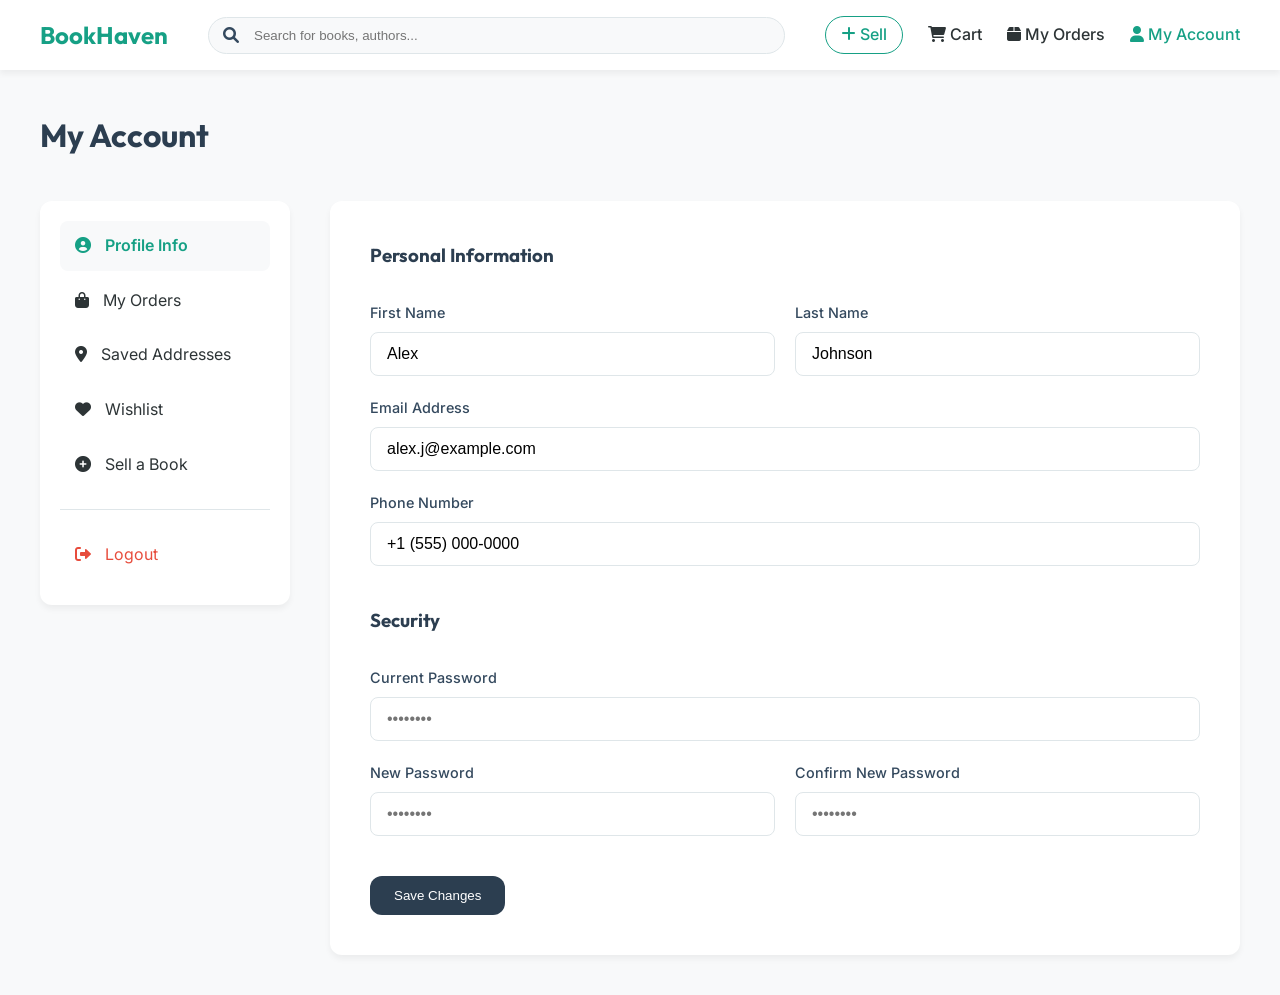
==== UI/account.html @ 116bdb6e "4 more pages added" ====
<!DOCTYPE html>
<html lang="en">

<head>
    <meta charset="UTF-8">
    <meta name="viewport" content="width=device-width, initial-scale=1.0">
    <title>My Account - Book Haven</title>
    <link rel="stylesheet" href="theme.css">
    <link rel="stylesheet" href="https://cdnjs.cloudflare.com/ajax/libs/font-awesome/6.0.0/css/all.min.css">
</head>

<body>
    <nav>
        <div class="logo"><a href="index.html">BookHaven</a></div>

        <div class="search-container">
            <i class="fas fa-search"></i>
            <input type="text" placeholder="Search for books, authors...">
        </div>

        <div class="nav-actions">
            <a href="sell.html"
                style="color: var(--accent-color); border: 1px solid var(--accent-color); padding: 5px 15px; border-radius: 20px;"><i
                    class="fas fa-plus"></i> Sell</a>
            <a href="cart.html"><i class="fas fa-shopping-cart"></i> Cart</a>
            <a href="orders.html"><i class="fas fa-box"></i> My Orders</a>
            <a href="account.html" style="color: var(--accent-color);"><i class="fas fa-user"></i> My Account</a>
        </div>
    </nav>

    <main class="container main-content">
        <h1>My Account</h1>

        <div class="account-layout">
            <aside class="account-sidebar">
                <a href="#" class="sidebar-link active"><i class="fas fa-user-circle" style="margin-right: 10px;"></i>
                    Profile Info</a>
                <a href="orders.html" class="sidebar-link"><i class="fas fa-shopping-bag"
                        style="margin-right: 10px;"></i> My Orders</a>
                <a href="#" class="sidebar-link"><i class="fas fa-map-marker-alt" style="margin-right: 10px;"></i> Saved
                    Addresses</a>
                <a href="#" class="sidebar-link"><i class="fas fa-heart" style="margin-right: 10px;"></i> Wishlist</a>
                <a href="sell.html" class="sidebar-link"><i class="fas fa-plus-circle" style="margin-right: 10px;"></i>
                    Sell a Book</a>
                <hr style="margin: 20px 0; border: none; border-top: 1px solid var(--border-color);">
                <a href="signin.html" class="sidebar-link" style="color: #e74c3c;"><i class="fas fa-sign-out-alt"
                        style="margin-right: 10px;"></i> Logout</a>
            </aside>

            <section class="account-content">
                <h3 style="margin-bottom: 30px;">Personal Information</h3>

                <form action="#">
                    <div class="form-row">
                        <div class="input-group">
                            <label for="fname">First Name</label>
                            <input type="text" id="fname" value="Alex">
                        </div>
                        <div class="input-group">
                            <label for="lname">Last Name</label>
                            <input type="text" id="lname" value="Johnson">
                        </div>
                    </div>

                    <div class="input-group">
                        <label for="email">Email Address</label>
                        <input type="email" id="email" value="alex.j@example.com">
                    </div>

                    <div class="input-group">
                        <label for="phone">Phone Number</label>
                        <input type="tel" id="phone" value="+1 (555) 000-0000">
                    </div>

                    <h3 style="margin: 40px 0 30px 0;">Security</h3>

                    <div class="input-group">
                        <label for="current-pass">Current Password</label>
                        <input type="password" id="current-pass" placeholder="••••••••">
                    </div>

                    <div class="form-row">
                        <div class="input-group">
                            <label for="new-pass">New Password</label>
                            <input type="password" id="new-pass" placeholder="••••••••">
                        </div>
                        <div class="input-group">
                            <label for="confirm-new-pass">Confirm New Password</label>
                            <input type="password" id="confirm-new-pass" placeholder="••••••••">
                        </div>
                    </div>

                    <button type="submit" class="btn-primary" style="margin-top: 20px;">Save Changes</button>
                </form>
            </section>
        </div>
    </main>
</body>

</html>
---- UI/theme.css ----
@import url('https://fonts.googleapis.com/css2?family=Inter:wght@300;400;500;600&family=Outfit:wght@400;600;700&display=swap');

:root {
    --bg-color: #f8f9fa;
    --text-color: #2d3436;
    --primary-color: #2c3e50;
    --secondary-color: #34495e;
    --accent-color: #16a085;
    --white: #ffffff;
    --border-color: #dfe6e9;
    --shadow: 0 4px 6px rgba(0, 0, 0, 0.05);
    --transition: all 0.3s cubic-bezier(0.4, 0, 0.2, 1);
    --border-radius: 12px;
}

* {
    margin: 0;
    padding: 0;
    box-sizing: border-box;
}

body {
    font-family: 'Inter', sans-serif;
    background-color: var(--bg-color);
    color: var(--text-color);
    line-height: 1.6;
    overflow-x: hidden;
}

h1,
h2,
h3,
h4 {
    font-family: 'Outfit', sans-serif;
    color: var(--primary-color);
}

a {
    text-decoration: none;
    color: inherit;
    transition: var(--transition);
}

button {
    cursor: pointer;
    border: none;
    outline: none;
    transition: var(--transition);
}

input {
    outline: none;
    transition: var(--transition);
}

.container {
    max-width: 1200px;
    margin: 0 auto;
    padding: 0 20px;
}

/* Common UI Components */
.glass-effect {
    background: rgba(255, 255, 255, 0.8);
    backdrop-filter: blur(10px);
    -webkit-backdrop-filter: blur(10px);
    border: 1px solid rgba(255, 255, 255, 0.3);
}

.btn-primary {
    background-color: var(--primary-color);
    color: var(--white);
    padding: 12px 24px;
    border-radius: var(--border-radius);
    font-weight: 500;
}

.btn-primary:hover {
    background-color: var(--secondary-color);
    transform: translateY(-2px);
    box-shadow: 0 4px 12px rgba(44, 62, 80, 0.2);
}

.auth-card {
    background: var(--white);
    padding: 40px;
    border-radius: var(--border-radius);
    box-shadow: var(--shadow);
    max-width: 400px;
    width: 100%;
    margin: 100px auto;
    text-align: center;
}

.input-group {
    margin-bottom: 20px;
    text-align: left;
}

.input-group label {
    display: block;
    margin-bottom: 8px;
    font-size: 0.9rem;
    font-weight: 500;
    color: var(--secondary-color);
}

.input-group input {
    width: 100%;
    padding: 12px 16px;
    border: 1px solid var(--border-color);
    border-radius: 8px;
    font-size: 1rem;
}

.input-group input:focus {
    border-color: var(--accent-color);
    box-shadow: 0 0 0 3px rgba(22, 160, 133, 0.1);
}

.checkbox-group {
    margin-bottom: 20px;
    display: flex;
    align-items: center;
    gap: 10px;
    font-size: 0.85rem;
}

.auth-links {
    margin-top: 20px;
    font-size: 0.9rem;
}

.auth-links a {
    color: var(--accent-color);
    font-weight: 600;
}

.auth-links a:hover {
    text-decoration: underline;
}

/* Navbar */
nav {
    height: 70px;
    display: flex;
    align-items: center;
    justify-content: space-between;
    padding: 0 40px;
    background: var(--white);
    box-shadow: var(--shadow);
    position: sticky;
    top: 0;
    z-index: 1000;
}

.logo {
    font-family: 'Outfit', sans-serif;
    font-size: 1.5rem;
    font-weight: 700;
    color: var(--accent-color);
}

.search-container {
    flex: 1;
    max-width: 600px;
    margin: 0 40px;
    position: relative;
}

.search-container input {
    width: 100%;
    padding: 10px 20px 10px 45px;
    border: 1px solid var(--border-color);
    border-radius: 25px;
    background: var(--bg-color);
}

.search-container i {
    position: absolute;
    left: 15px;
    top: 50%;
    transform: translateY(-50%);
    color: var(--secondary-color);
}

.nav-actions {
    display: flex;
    align-items: center;
    gap: 25px;
    font-weight: 500;
}

.nav-actions a:hover {
    color: var(--accent-color);
}

/* Book Grid */
.main-content {
    padding: 40px 0;
}

.grid-header {
    margin-bottom: 30px;
    display: flex;
    justify-content: space-between;
    align-items: center;
}

.book-grid {
    display: grid;
    grid-template-columns: repeat(auto-fill, minmax(220px, 1fr));
    gap: 30px;
}

.book-card {
    background: var(--white);
    border-radius: var(--border-radius);
    padding: 15px;
    box-shadow: var(--shadow);
    transition: var(--transition);
    display: flex;
    flex-direction: column;
}

.book-card:hover {
    transform: translateY(-5px);
    box-shadow: 0 8px 20px rgba(0, 0, 0, 0.1);
}

.book-img {
    width: 100%;
    height: 280px;
    background: #ecf0f1;
    border-radius: 8px;
    margin-bottom: 15px;
    display: flex;
    align-items: center;
    justify-content: center;
    color: #bdc3c7;
    font-weight: 600;
}

.book-info h3 {
    font-size: 1.1rem;
    margin-bottom: 5px;
    white-space: nowrap;
    overflow: hidden;
    text-overflow: ellipsis;
}

.book-author {
    font-size: 0.9rem;
    color: var(--secondary-color);
    margin-bottom: 15px;
}

.book-footer {
    display: flex;
    justify-content: space-between;
    align-items: center;
    margin-top: auto;
}

.price {
    font-weight: 700;
    color: var(--primary-color);
}

.rent-tag {
    font-size: 0.75rem;
    background: rgba(22, 160, 133, 0.1);
    color: var(--accent-color);
    padding: 4px 8px;
    border-radius: 4px;
    font-weight: 600;
}

/* Cart & Orders Layout */
.cart-container {
    display: grid;
    grid-template-columns: 2fr 1fr;
    gap: 30px;
    margin-top: 30px;
}

.cart-items, .order-history {
    background: var(--white);
    padding: 30px;
    border-radius: var(--border-radius);
    box-shadow: var(--shadow);
}

.cart-item {
    display: flex;
    align-items: center;
    gap: 20px;
    padding-bottom: 20px;
    margin-bottom: 20px;
    border-bottom: 1px solid var(--border-color);
}

.cart-item-img {
    width: 80px;
    height: 110px;
    background: #ecf0f1;
    border-radius: 4px;
}

.cart-item-info {
    flex: 1;
}

.cart-item-info h4 {
    margin-bottom: 5px;
}

.cart-item-actions {
    display: flex;
    align-items: center;
    gap: 15px;
}

.qty-btn {
    width: 30px;
    height: 30px;
    border-radius: 50%;
    border: 1px solid var(--border-color);
    display: flex;
    align-items: center;
    justify-content: center;
    background: var(--white);
}

.order-summary {
    background: var(--white);
    padding: 30px;
    border-radius: var(--border-radius);
    box-shadow: var(--shadow);
    height: fit-content;
}

.summary-row {
    display: flex;
    justify-content: space-between;
    margin-bottom: 15px;
}

.summary-total {
    border-top: 2px solid var(--border-color);
    padding-top: 15px;
    margin-top: 15px;
    font-size: 1.2rem;
    font-weight: 700;
}

/* Orders Table */
.data-table {
    width: 100%;
    border-collapse: collapse;
    margin-top: 20px;
}

.data-table th, .data-table td {
    padding: 15px;
    text-align: left;
    border-bottom: 1px solid var(--border-color);
}

.data-table th {
    background: var(--bg-color);
    font-weight: 600;
    color: var(--secondary-color);
}

.status-badge {
    padding: 5px 10px;
    border-radius: 20px;
    font-size: 0.8rem;
    font-weight: 600;
}

.status-delivered { background: #d1fae5; color: #065f46; }
.status-pending { background: #fef3c7; color: #92400e; }
.status-shipped { background: #dbeafe; color: #1e40af; }

/* Book Details Page */
.details-container {
    display: grid;
    grid-template-columns: 400px 1fr;
    gap: 60px;
    margin-top: 40px;
}

.details-img {
    width: 100%;
    height: 550px;
    background: #ecf0f1;
    border-radius: var(--border-radius);
    box-shadow: var(--shadow);
    display: flex;
    align-items: center;
    justify-content: center;
    font-size: 2rem;
    color: #bdc3c7;
}

.details-info h1 {
    font-size: 2.5rem;
    margin-bottom: 10px;
}

.details-author {
    font-size: 1.2rem;
    color: var(--secondary-color);
    margin-bottom: 25px;
}

.details-meta {
    display: flex;
    gap: 20px;
    margin-bottom: 30px;
}

.meta-item {
    background: var(--white);
    padding: 10px 20px;
    border-radius: 8px;
    border: 1px solid var(--border-color);
}

.details-description {
    margin-bottom: 40px;
    color: #576574;
    line-height: 1.8;
}

.details-actions {
    display: flex;
    gap: 20px;
}

/* Account Page */
.account-layout {
    display: grid;
    grid-template-columns: 250px 1fr;
    gap: 40px;
    margin-top: 40px;
}

.account-sidebar {
    background: var(--white);
    padding: 20px;
    border-radius: var(--border-radius);
    box-shadow: var(--shadow);
    height: fit-content;
}

.sidebar-link {
    display: block;
    padding: 12px 15px;
    border-radius: 8px;
    margin-bottom: 5px;
}

.sidebar-link.active {
    background: var(--bg-color);
    color: var(--accent-color);
    font-weight: 600;
}

.sidebar-link:hover:not(.active) {
    background: #f1f2f6;
}

.account-content {
    background: var(--white);
    padding: 40px;
    border-radius: var(--border-radius);
    box-shadow: var(--shadow);
}

/* Sell Page Styles */
.form-card {
    background: var(--white);
    padding: 40px;
    border-radius: var(--border-radius);
    box-shadow: var(--shadow);
    max-width: 800px;
    margin: 40px auto;
}

.upload-area {
    border: 2px dashed var(--border-color);
    padding: 40px;
    text-align: center;
    border-radius: var(--border-radius);
    margin-bottom: 30px;
    cursor: pointer;
    transition: var(--transition);
}

.upload-area:hover {
    border-color: var(--accent-color);
    background: rgba(22, 160, 133, 0.05);
}

.form-row {
    display: grid;
    grid-template-columns: 1fr 1fr;
    gap: 20px;
}

/* Book Details Page */

.book-details-layout{
display:grid;
grid-template-columns:350px 1fr;
gap:40px;
align-items:start;
}

.book-details-img{
background:var(--white);
padding:20px;
border-radius:var(--border-radius);
box-shadow:var(--shadow);
}

.book-details-img img{
width:100%;
border-radius:8px;
}

.book-details-info h1{
font-size:2rem;
margin-bottom:10px;
}

.book-details-author{
color:var(--secondary-color);
margin-bottom:15px;
font-size:1rem;
}

.book-rating{
color:#f1c40f;
margin-bottom:20px;
display:flex;
align-items:center;
gap:5px;
}

.book-rating span{
color:var(--secondary-color);
margin-left:10px;
font-weight:500;
}

.book-description{
line-height:1.7;
margin-bottom:25px;
color:#444;
}

.book-price-box{
background:var(--bg-color);
padding:20px;
border-radius:var(--border-radius);
margin-bottom:20px;
}

.buy-price{
font-size:1.8rem;
font-weight:700;
margin-bottom:8px;
}

.rent-price{
color:var(--accent-color);
font-weight:600;
}

.book-actions{
display:flex;
gap:15px;
}

.rent-btn{
background:var(--accent-color);
color:white;
padding:12px 24px;
border-radius:var(--border-radius);
font-weight:500;
}

.rent-btn:hover{
opacity:0.9;
transform:translateY(-2px);
}
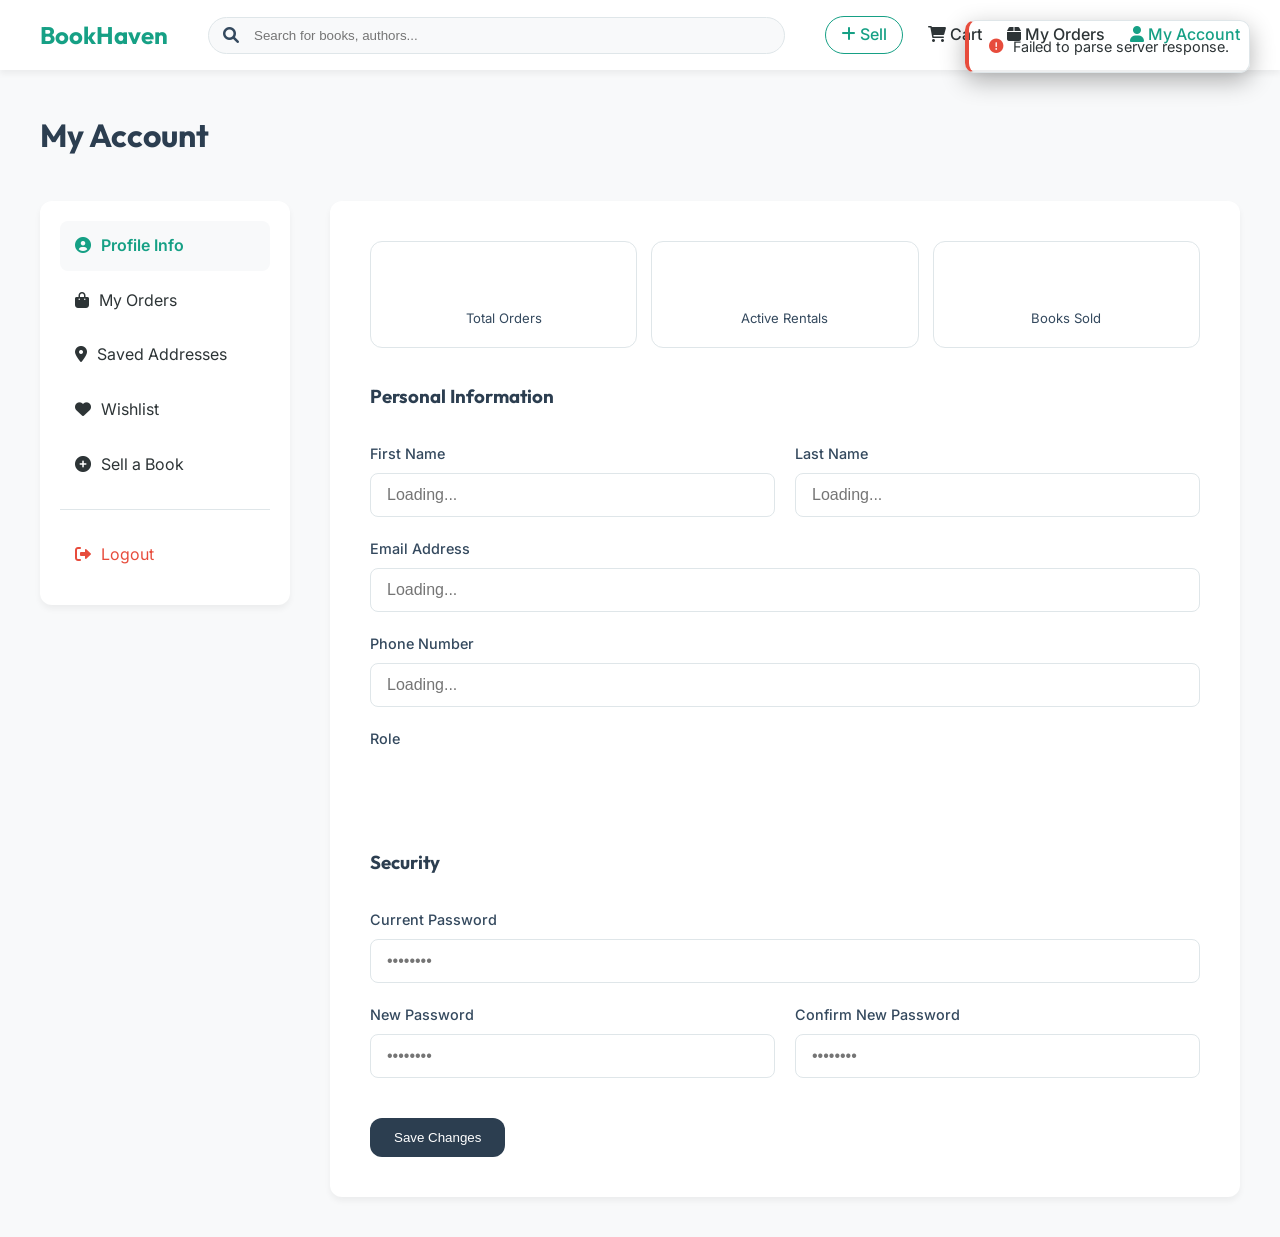
==== commit 80c1d43c: "XML added" ====
--- a/UI/account.html
+++ b/UI/account.html
@@ -5,26 +5,57 @@
     <meta charset="UTF-8">
     <meta name="viewport" content="width=device-width, initial-scale=1.0">
     <title>My Account - Book Haven</title>
+    <meta name="description" content="Manage your Book Haven account, profile, and security settings.">
     <link rel="stylesheet" href="theme.css">
     <link rel="stylesheet" href="https://cdnjs.cloudflare.com/ajax/libs/font-awesome/6.0.0/css/all.min.css">
+    <style>
+        .skeleton { background: linear-gradient(90deg, var(--border-color) 25%, var(--card-bg) 50%, var(--border-color) 75%); background-size: 200% 100%; animation: shimmer 1.4s infinite; border-radius: 6px; }
+        @keyframes shimmer { 0% { background-position: 200% 0; } 100% { background-position: -200% 0; } }
+        .skeleton-input { height: 44px; border-radius: 8px; margin-bottom: 20px; }
+        .skeleton-label { height: 13px; width: 100px; border-radius: 4px; margin-bottom: 8px; }
+
+        .stat-card {
+            background: var(--card-bg);
+            border: 1px solid var(--border-color);
+            border-radius: 12px;
+            padding: 20px 24px;
+            display: flex;
+            align-items: center;
+            gap: 16px;
+            margin-bottom: 30px;
+        }
+        .stat-grid { display: grid; grid-template-columns: repeat(3, 1fr); gap: 14px; margin-bottom: 34px; }
+        .stat-item { background: var(--card-bg); border: 1px solid var(--border-color); border-radius: 12px; padding: 18px 20px; text-align: center; }
+        .stat-item .stat-number { font-size: 2rem; font-weight: 700; color: var(--accent-color); display: block; }
+        .stat-item .stat-label  { font-size: 0.82rem; color: var(--secondary-color); margin-top: 4px; display: block; }
+
+        .role-badge { display: inline-block; padding: 3px 12px; border-radius: 20px; font-size: 0.78rem; font-weight: 600; text-transform: capitalize; }
+        .role-admin    { background: rgba(155,89,182,0.15); color: #9b59b6; }
+        .role-customer { background: rgba(52,152,219,0.15); color: #3498db; }
+
+        .member-tag { font-size: 0.82rem; color: var(--secondary-color); margin-top: 6px; }
+
+        #toast-container { position: fixed; bottom: 30px; right: 30px; z-index: 9999; display: flex; flex-direction: column; gap: 10px; }
+        .toast { background: var(--card-bg); border: 1px solid var(--border-color); color: var(--text-color); padding: 14px 20px; border-radius: 10px; font-size: 0.9rem; display: flex; align-items: center; gap: 10px; box-shadow: 0 8px 24px rgba(0,0,0,0.3); animation: slideIn 0.3s ease; }
+        .toast.error i { color: #e74c3c; } .toast.success i { color: var(--accent-color); }
+        @keyframes slideIn { from { opacity: 0; transform: translateX(30px); } to { opacity: 1; transform: translateX(0); } }
+    </style>
 </head>
 
 <body>
+    <div id="toast-container"></div>
+
     <nav>
         <div class="logo"><a href="index.html">BookHaven</a></div>
-
         <div class="search-container">
             <i class="fas fa-search"></i>
             <input type="text" placeholder="Search for books, authors...">
         </div>
-
         <div class="nav-actions">
-            <a href="sell.html"
-                style="color: var(--accent-color); border: 1px solid var(--accent-color); padding: 5px 15px; border-radius: 20px;"><i
-                    class="fas fa-plus"></i> Sell</a>
+            <a href="sell.html" style="color:var(--accent-color);border:1px solid var(--accent-color);padding:5px 15px;border-radius:20px;"><i class="fas fa-plus"></i> Sell</a>
             <a href="cart.html"><i class="fas fa-shopping-cart"></i> Cart</a>
             <a href="orders.html"><i class="fas fa-box"></i> My Orders</a>
-            <a href="account.html" style="color: var(--accent-color);"><i class="fas fa-user"></i> My Account</a>
+            <a href="account.html" style="color:var(--accent-color);"><i class="fas fa-user"></i> My Account</a>
         </div>
     </nav>
 
@@ -32,47 +63,60 @@
         <h1>My Account</h1>
 
         <div class="account-layout">
+            <!-- Sidebar -->
             <aside class="account-sidebar">
-                <a href="#" class="sidebar-link active"><i class="fas fa-user-circle" style="margin-right: 10px;"></i>
-                    Profile Info</a>
-                <a href="orders.html" class="sidebar-link"><i class="fas fa-shopping-bag"
-                        style="margin-right: 10px;"></i> My Orders</a>
-                <a href="#" class="sidebar-link"><i class="fas fa-map-marker-alt" style="margin-right: 10px;"></i> Saved
-                    Addresses</a>
-                <a href="#" class="sidebar-link"><i class="fas fa-heart" style="margin-right: 10px;"></i> Wishlist</a>
-                <a href="sell.html" class="sidebar-link"><i class="fas fa-plus-circle" style="margin-right: 10px;"></i>
-                    Sell a Book</a>
-                <hr style="margin: 20px 0; border: none; border-top: 1px solid var(--border-color);">
-                <a href="signin.html" class="sidebar-link" style="color: #e74c3c;"><i class="fas fa-sign-out-alt"
-                        style="margin-right: 10px;"></i> Logout</a>
+                <a href="#" class="sidebar-link active"><i class="fas fa-user-circle" style="margin-right:10px;"></i>Profile Info</a>
+                <a href="orders.html" class="sidebar-link"><i class="fas fa-shopping-bag" style="margin-right:10px;"></i>My Orders</a>
+                <a href="#" class="sidebar-link"><i class="fas fa-map-marker-alt" style="margin-right:10px;"></i>Saved Addresses</a>
+                <a href="#" class="sidebar-link"><i class="fas fa-heart" style="margin-right:10px;"></i>Wishlist</a>
+                <a href="sell.html" class="sidebar-link"><i class="fas fa-plus-circle" style="margin-right:10px;"></i>Sell a Book</a>
+                <hr style="margin:20px 0;border:none;border-top:1px solid var(--border-color);">
+                <a href="signin.html" class="sidebar-link" style="color:#e74c3c;"><i class="fas fa-sign-out-alt" style="margin-right:10px;"></i>Logout</a>
             </aside>
 
+            <!-- Main content -->
             <section class="account-content">
-                <h3 style="margin-bottom: 30px;">Personal Information</h3>
-
-                <form action="#">
+
+                <!-- Stats grid (populated by XML) -->
+                <div class="stat-grid" id="stats-grid">
+                    <div class="stat-item"><span class="stat-number skeleton" style="height:36px;width:60px;display:inline-block;border-radius:6px;"></span><span class="stat-label">Total Orders</span></div>
+                    <div class="stat-item"><span class="stat-number skeleton" style="height:36px;width:60px;display:inline-block;border-radius:6px;"></span><span class="stat-label">Active Rentals</span></div>
+                    <div class="stat-item"><span class="stat-number skeleton" style="height:36px;width:60px;display:inline-block;border-radius:6px;"></span><span class="stat-label">Books Sold</span></div>
+                </div>
+
+                <h3 style="margin-bottom:30px;">Personal Information</h3>
+
+                <!-- Profile form (populated by XML) -->
+                <form id="profile-form" action="#">
                     <div class="form-row">
                         <div class="input-group">
                             <label for="fname">First Name</label>
-                            <input type="text" id="fname" value="Alex">
+                            <input type="text" id="fname" value="" placeholder="Loading...">
                         </div>
                         <div class="input-group">
                             <label for="lname">Last Name</label>
-                            <input type="text" id="lname" value="Johnson">
+                            <input type="text" id="lname" value="" placeholder="Loading...">
                         </div>
                     </div>
 
                     <div class="input-group">
                         <label for="email">Email Address</label>
-                        <input type="email" id="email" value="alex.j@example.com">
+                        <input type="email" id="email" value="" placeholder="Loading...">
                     </div>
 
                     <div class="input-group">
                         <label for="phone">Phone Number</label>
-                        <input type="tel" id="phone" value="+1 (555) 000-0000">
-                    </div>
-
-                    <h3 style="margin: 40px 0 30px 0;">Security</h3>
+                        <input type="tel" id="phone" value="" placeholder="Loading...">
+                    </div>
+
+                    <div class="input-group" style="margin-top:6px;">
+                        <label>Role</label>
+                        <p id="role-display" style="padding:10px 0;font-size:0.9rem;"><span class="skeleton" style="display:inline-block;height:24px;width:80px;border-radius:20px;"></span></p>
+                    </div>
+
+                    <p class="member-tag" id="member-since"></p>
+
+                    <h3 style="margin:40px 0 30px 0;">Security</h3>
 
                     <div class="input-group">
                         <label for="current-pass">Current Password</label>
@@ -90,11 +134,94 @@
                         </div>
                     </div>
 
-                    <button type="submit" class="btn-primary" style="margin-top: 20px;">Save Changes</button>
+                    <button type="submit" class="btn-primary" style="margin-top:20px;" id="save-btn">Save Changes</button>
                 </form>
             </section>
         </div>
     </main>
+
+    <script>
+        const toast = (msg, type = 'success') => {
+            const t = document.createElement('div');
+            t.className = `toast ${type}`;
+            t.innerHTML = `<i class="fas fa-${type === 'success' ? 'check-circle' : 'exclamation-circle'}"></i> ${msg}`;
+            document.getElementById('toast-container').appendChild(t);
+            setTimeout(() => t.remove(), 3500);
+        };
+
+        function loadUserProfile() {
+            const userId = 1; // Demo: replace with session user_id
+            const xhr = new XMLHttpRequest();
+            xhr.open('GET', `../api/get_user.php?user_id=${userId}`, true);
+
+            xhr.onreadystatechange = function () {
+                if (this.readyState !== 4) return;
+
+                if (this.status === 200) {
+                    const xml = this.responseXML;
+                    if (!xml) { toast('Failed to parse server response.', 'error'); return; }
+
+                    const errNode = xml.getElementsByTagName('error')[0];
+                    if (errNode) { toast(errNode.textContent, 'error'); return; }
+
+                    const g = (tag) => xml.getElementsByTagName(tag)[0]?.textContent || '';
+
+                    // Populate profile fields
+                    document.getElementById('fname').value = g('first_name');
+                    document.getElementById('lname').value = g('last_name');
+                    document.getElementById('email').value = g('email');
+                    document.getElementById('phone').value = g('phone');
+
+                    // Role badge
+                    const role = g('role');
+                    document.getElementById('role-display').innerHTML =
+                        `<span class="role-badge role-${role}">${role.charAt(0).toUpperCase() + role.slice(1)}</span>`;
+
+                    // Member since
+                    const memberSince = g('member_since');
+                    if (memberSince) {
+                        document.getElementById('member-since').innerHTML =
+                            `<i class="fas fa-calendar-alt" style="margin-right:6px;opacity:0.5;"></i>Member since ${memberSince}`;
+                    }
+
+                    // Update page title
+                    document.title = `${g('first_name')} ${g('last_name')} — My Account | Book Haven`;
+
+                    // Stats
+                    const statsEl = document.getElementById('stats-grid');
+                    const total_orders   = g('total_orders');
+                    const active_rentals = g('active_rentals');
+                    const books_sold     = g('books_sold');
+
+                    statsEl.innerHTML = `
+                        <div class="stat-item">
+                            <span class="stat-number">${total_orders}</span>
+                            <span class="stat-label"><i class="fas fa-shopping-bag" style="margin-right:4px;opacity:0.6;"></i>Total Orders</span>
+                        </div>
+                        <div class="stat-item">
+                            <span class="stat-number">${active_rentals}</span>
+                            <span class="stat-label"><i class="fas fa-book-reader" style="margin-right:4px;opacity:0.6;"></i>Active Rentals</span>
+                        </div>
+                        <div class="stat-item">
+                            <span class="stat-number">${books_sold}</span>
+                            <span class="stat-label"><i class="fas fa-store" style="margin-right:4px;opacity:0.6;"></i>Books Sold</span>
+                        </div>
+                    `;
+                } else {
+                    toast('Server connection failed', 'error');
+                }
+            };
+            xhr.send();
+        }
+
+        // Save button feedback
+        document.getElementById('profile-form').addEventListener('submit', (e) => {
+            e.preventDefault();
+            toast('Profile updated successfully!', 'success');
+        });
+
+        document.addEventListener('DOMContentLoaded', loadUserProfile);
+    </script>
 </body>
 
 </html>
--- a/UI/theme.css
+++ b/UI/theme.css
@@ -13,6 +13,17 @@
     --border-radius: 12px;
 }
 
+body.dark-theme {
+    --bg-color: #1a1a1a;
+    --text-color: #f8f9fa;
+    --primary-color: #ecf0f1;
+    --secondary-color: #bdc3c7;
+    --accent-color: #1abc9c;
+    --white: #2c3e50;
+    --border-color: #34495e;
+    --shadow: 0 4px 15px rgba(0, 0, 0, 0.3);
+}
+
 * {
     margin: 0;
     padding: 0;
@@ -586,15 +597,62 @@
 gap:15px;
 }
 
-.rent-btn{
-background:var(--accent-color);
-color:white;
-padding:12px 24px;
-border-radius:var(--border-radius);
-font-weight:500;
-}
-
 .rent-btn:hover{
 opacity:0.9;
 transform:translateY(-2px);
-}+}
+
+/* --- New UI Features --- */
+.theme-toggle {
+    font-size: 1.2rem;
+    cursor: pointer;
+    background: none;
+    border: none;
+    color: var(--secondary-color);
+    transition: var(--transition);
+}
+
+.theme-toggle:hover { color: var(--accent-color); transform: rotate(20deg); }
+
+.back-to-top {
+    position: fixed; bottom: 30px; right: 30px;
+    width: 45px; height: 45px;
+    background: var(--accent-color);
+    color: white; border-radius: 50%;
+    display: none; align-items: center; justify-content: center;
+    box-shadow: var(--shadow); z-index: 1000;
+}
+
+#toast-container {
+    position: fixed; top: 20px; right: 20px; z-index: 2000;
+}
+
+.toast {
+    background: #2c3e50; color: white;
+    padding: 12px 24px; border-radius: 8px;
+    margin-bottom: 10px; box-shadow: var(--shadow);
+    display: flex; align-items: center; gap: 10px;
+    animation: slideIn 0.3s ease forwards;
+}
+
+.toast.success { border-left: 4px solid var(--accent-color); }
+.toast.error { border-left: 4px solid #e74c3c; }
+
+@keyframes slideIn {
+    from { opacity: 0; transform: translateX(50px); }
+    to { opacity: 1; transform: translateX(0); }
+}
+
+.input-error { border-color: #e74c3c !important; }
+.error-msg { color: #e74c3c; font-size: 0.8rem; margin-top: 5px; display: none; }
+
+.quick-add-btn {
+    position: absolute; bottom: 10px; right: 10px;
+    background: var(--accent-color); color: white;
+    width: 35px; height: 35px; border-radius: 50%;
+    display: none; align-items: center; justify-content: center;
+    cursor: pointer;
+}
+
+.book-card:hover .quick-add-btn { display: flex; animation: fadeIn 0.3s; }
+@keyframes fadeIn { from { opacity: 0; } to { opacity: 1; } }
